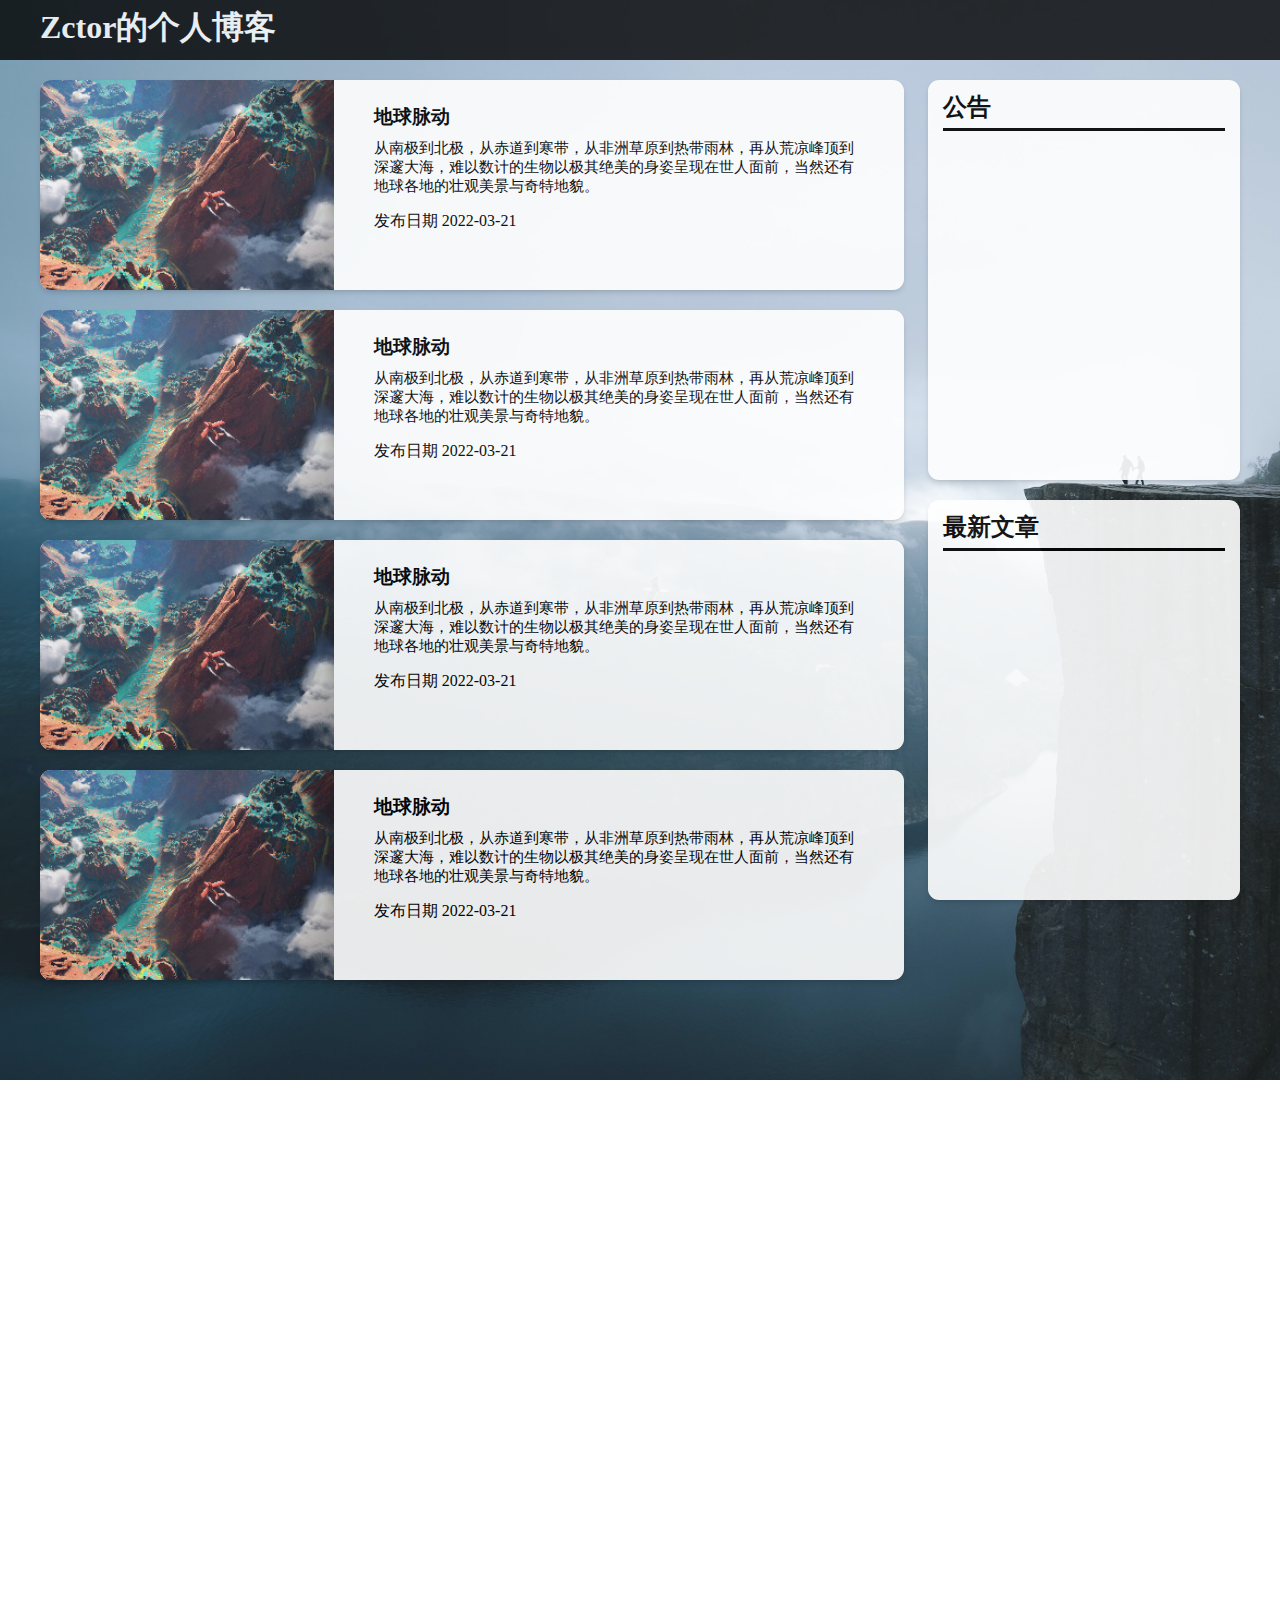
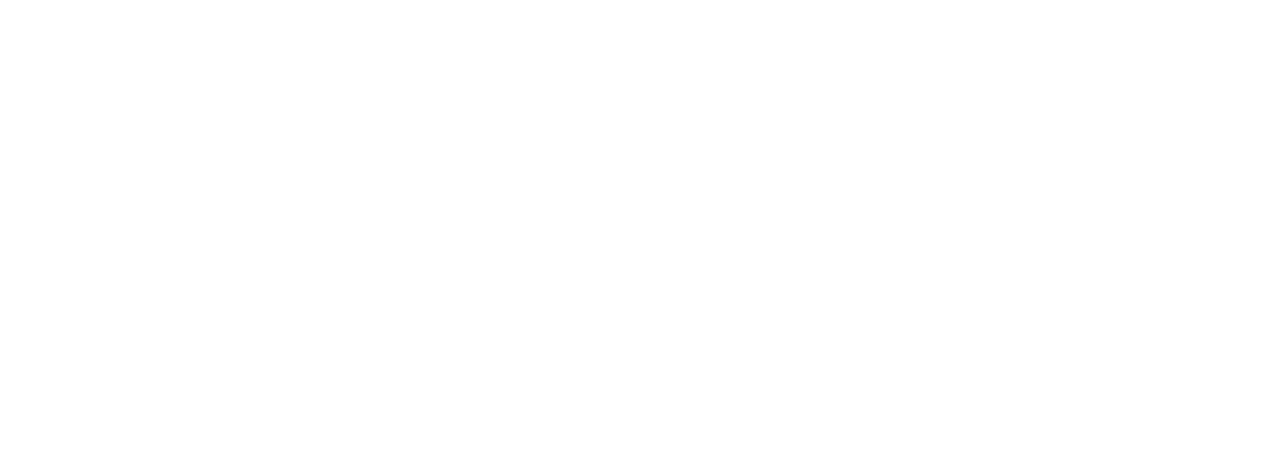
==== index.html @ a62c707e "修改 index.html" ====
<!DOCTYPE html>
<html lang="en">
<head>
    <meta charset="UTF-8">
    <meta http-equiv="X-UA-Compatible" content="IE=edge">
    <meta name="viewport" content="width=device-width, initial-scale=1.0">
    <title>Zctor的个人博客</title>
    <link rel="stylesheet" href="./index.css">
    <link rel="stylesheet" href="https://cdn.staticfile.org/font-awesome/4.7.0/css/font-awesome.css">
</head>
<body>
    <div class="header">
        <div class="center">
            <h1>Zctor的个人博客</h1>
        </div>
    </div>

    <div class="content">
        <div class="center">
            <div class="all-article">
                <ul>
                    <li>
                        <a href="#">
                            <img src="./img/0.png">
                            <div class="info">
                                <h3>地球脉动</h3>
                                <p>从南极到北极，从赤道到寒带，从非洲草原到热带雨林，再从荒凉峰顶到深邃大海，难以数计的生物以极其绝美的身姿呈现在世人面前，当然还有地球各地的壮观美景与奇特地貌。</p>
                                <span>
                                    <i class="fa fa-calendar"></i>
                                    发布日期 2022-03-21
                                </span>
                            </div>
                        </a>
                    </li>

                    <li>
                        <a href="#">
                            <img src="./img/0.png">
                            <div class="info">
                                <h3>地球脉动</h3>
                                <p>从南极到北极，从赤道到寒带，从非洲草原到热带雨林，再从荒凉峰顶到深邃大海，难以数计的生物以极其绝美的身姿呈现在世人面前，当然还有地球各地的壮观美景与奇特地貌。</p>
                                <span>
                                    <i class="fa fa-calendar"></i>
                                    发布日期 2022-03-21
                                </span>
                            </div>
                        </a>
                    </li>

                    <li>
                        <a href="#">
                            <img src="./img/0.png">
                            <div class="info">
                                <h3>地球脉动</h3>
                                <p>从南极到北极，从赤道到寒带，从非洲草原到热带雨林，再从荒凉峰顶到深邃大海，难以数计的生物以极其绝美的身姿呈现在世人面前，当然还有地球各地的壮观美景与奇特地貌。</p>
                                <span>
                                    <i class="fa fa-calendar"></i>
                                    发布日期 2022-03-21
                                </span>
                            </div>
                        </a>
                    </li>

                    <li>
                        <a href="#">
                            <img src="./img/0.png">
                            <div class="info">
                                <h3>地球脉动</h3>
                                <p>从南极到北极，从赤道到寒带，从非洲草原到热带雨林，再从荒凉峰顶到深邃大海，难以数计的生物以极其绝美的身姿呈现在世人面前，当然还有地球各地的壮观美景与奇特地貌。</p>
                                <span>
                                    <i class="fa fa-calendar"></i>
                                    发布日期 2022-03-21
                                </span>
                            </div>
                        </a>
                    </li>
                </ul>
            </div>

            <div class="info-panel">
                <div class="box goga">
                    <h2>
                        <i class="fa fa-bullhorn"></i>
                        公告
                    </h2>
                </div>
                <div class="box new-article">
                    <h2>
                        <i class="fa fa-clock-o"></i>
                        最新文章
                    </h2>
                </div>
            </div>
        </div>
    </div>

    <div style="width: 1px; height: 1px; margin: 1000px;"></div>
</body>
</html>
---- index.css ----
* {
    margin: 0;
    padding: 0;
}

a {
    text-decoration: none;
    color: #000;
}

ul {
    list-style: none;
}

body {
    min-width: 1200px;
    background-image: url(./img/bg1.png);
    background-repeat: no-repeat;
    background-attachment: fixed;
}

.center {
    width: 1200px;
    margin: 0 auto;
}

.header {
    height: 60px;
    margin-bottom: 20px;
    background-color: #000;
    color: #fff;
    line-height: 55px;
    opacity: 0.8;
}

.content .all-article {
    float: left;
    width: 72%;
    /* background-color: #fff; */
}

.content .all-article li {
    height: 210px;
    margin-bottom: 20px;
    border-radius: 11px;
    background-color: #fff;
    box-shadow: 0px 3px 7px -3px rgba(0,0,0,0.3);
    overflow: hidden;
    opacity: 0.9;
}

.content .all-article li img {
    float: left;
    width: 34%;
}

.content .all-article li .info {
    float: right;
    width: 66%;
    padding: 24px 40px;
    box-sizing: border-box;
}

.content .all-article li .info p {
    margin-top: 9px;
    margin-bottom: 15px;
    font-size: 15px;
}

.content .info-panel {
    float: right;
    width: 26%;
    opacity: 0.9;
}

.content .info-panel .box {
    height: 400px;
    margin-bottom: 20px;
    padding: 11px 15px;
    border-radius: 11px;
    background-color: #fff;
    box-shadow: 0px 3px 7px -3px rgba(0,0,0,0.3);
    box-sizing: border-box;
}

.content .info-panel .box h2 {
    padding-bottom: 5px;
    border-bottom: 3px solid #000;
}
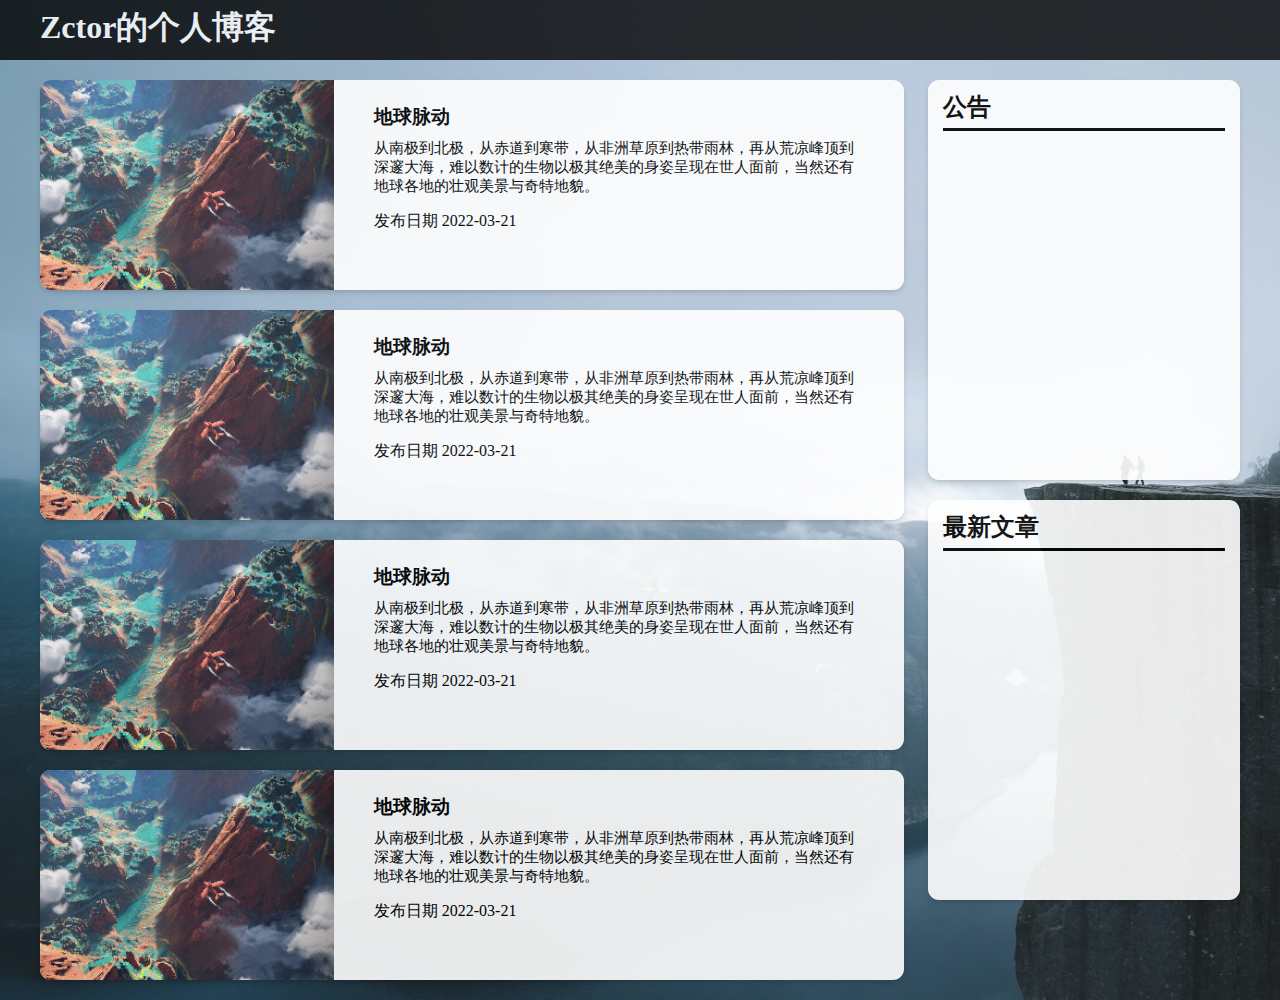
==== commit ca278387: "修改 index.html" ====
--- a/index.html
+++ b/index.html
@@ -93,7 +93,5 @@
             </div>
         </div>
     </div>
-
-    <div style="width: 1px; height: 1px; margin: 1000px;"></div>
 </body>
 </html>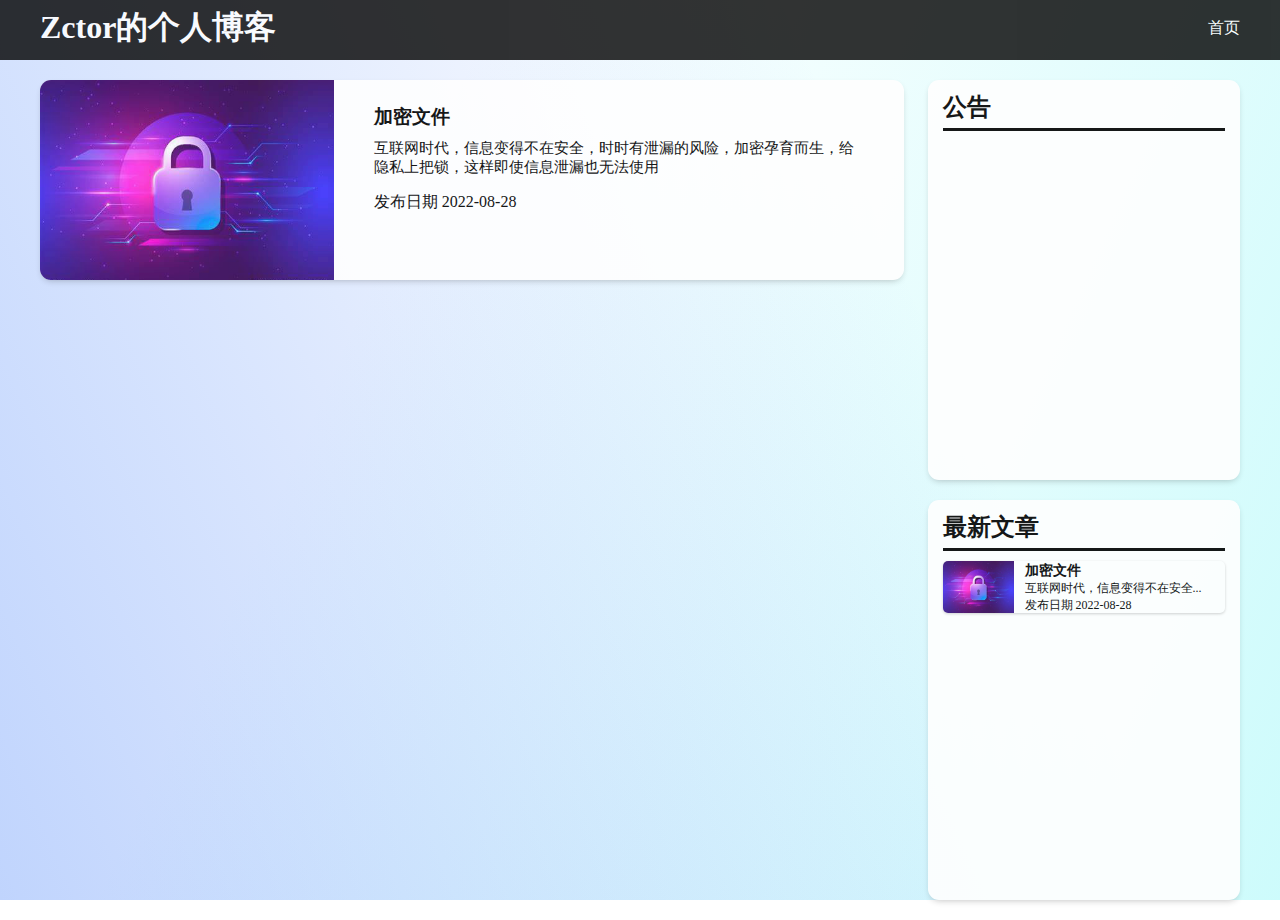
==== commit afab0ce9: "更新 文章" ====
--- a/index.html
+++ b/index.html
@@ -12,64 +12,29 @@
     <div class="header">
         <div class="center">
             <h1>Zctor的个人博客</h1>
+            <a href="./index.html">
+                <span>
+                    <i class="fa fa-home"></i>
+                    首页
+                </span>
+            </a>
         </div>
     </div>
 
     <div class="content">
         <div class="center">
+            <!-- 文章列表 -->
             <div class="all-article">
                 <ul>
                     <li>
-                        <a href="#">
-                            <img src="./img/0.png">
+                        <a href="./html/page1/paper1/paper.html">
+                            <img src="./img/1.jpg">
                             <div class="info">
-                                <h3>地球脉动</h3>
-                                <p>从南极到北极，从赤道到寒带，从非洲草原到热带雨林，再从荒凉峰顶到深邃大海，难以数计的生物以极其绝美的身姿呈现在世人面前，当然还有地球各地的壮观美景与奇特地貌。</p>
+                                <h3>加密文件</h3>
+                                <p>互联网时代，信息变得不在安全，时时有泄漏的风险，加密孕育而生，给隐私上把锁，这样即使信息泄漏也无法使用</p>
                                 <span>
                                     <i class="fa fa-calendar"></i>
-                                    发布日期 2022-03-21
-                                </span>
-                            </div>
-                        </a>
-                    </li>
-
-                    <li>
-                        <a href="#">
-                            <img src="./img/0.png">
-                            <div class="info">
-                                <h3>地球脉动</h3>
-                                <p>从南极到北极，从赤道到寒带，从非洲草原到热带雨林，再从荒凉峰顶到深邃大海，难以数计的生物以极其绝美的身姿呈现在世人面前，当然还有地球各地的壮观美景与奇特地貌。</p>
-                                <span>
-                                    <i class="fa fa-calendar"></i>
-                                    发布日期 2022-03-21
-                                </span>
-                            </div>
-                        </a>
-                    </li>
-
-                    <li>
-                        <a href="#">
-                            <img src="./img/0.png">
-                            <div class="info">
-                                <h3>地球脉动</h3>
-                                <p>从南极到北极，从赤道到寒带，从非洲草原到热带雨林，再从荒凉峰顶到深邃大海，难以数计的生物以极其绝美的身姿呈现在世人面前，当然还有地球各地的壮观美景与奇特地貌。</p>
-                                <span>
-                                    <i class="fa fa-calendar"></i>
-                                    发布日期 2022-03-21
-                                </span>
-                            </div>
-                        </a>
-                    </li>
-
-                    <li>
-                        <a href="#">
-                            <img src="./img/0.png">
-                            <div class="info">
-                                <h3>地球脉动</h3>
-                                <p>从南极到北极，从赤道到寒带，从非洲草原到热带雨林，再从荒凉峰顶到深邃大海，难以数计的生物以极其绝美的身姿呈现在世人面前，当然还有地球各地的壮观美景与奇特地貌。</p>
-                                <span>
-                                    <i class="fa fa-calendar"></i>
-                                    发布日期 2022-03-21
+                                    发布日期 2022-08-28
                                 </span>
                             </div>
                         </a>
@@ -77,6 +42,7 @@
                 </ul>
             </div>
 
+            <!-- 信息面板 -->
             <div class="info-panel">
                 <div class="box goga">
                     <h2>
@@ -84,11 +50,24 @@
                         公告
                     </h2>
                 </div>
+
                 <div class="box new-article">
                     <h2>
                         <i class="fa fa-clock-o"></i>
                         最新文章
                     </h2>
+                    <ul>
+                        <li><a href="./html/page1/paper1/paper.html">
+                            <img src="./img/1.jpg">
+                            <div class="info">
+                                <h3>加密文件</h3>
+                                <p>互联网时代，信息变得不在安全...</p>
+                                <span>
+                                    <i class="fa fa-calendar"></i>
+                                    发布日期 2022-08-28
+                                </span>
+                        </a></li>
+                    </ul>
                 </div>
             </div>
         </div>
--- a/index.css
+++ b/index.css
@@ -1,6 +1,7 @@
 * {
     margin: 0;
     padding: 0;
+    box-sizing: border-box;
 }
 
 a {
@@ -14,7 +15,9 @@
 
 body {
     min-width: 1200px;
-    background-image: url(./img/bg1.png);
+    background-image:
+    linear-gradient(66deg, rgba(46, 113, 249, 0.3), rgba(0,255,0,0) 70.71%),
+    linear-gradient(-66deg, rgba(90, 242, 244, 0.3), rgba(57, 77, 255, 0) 70.71%);  
     background-repeat: no-repeat;
     background-attachment: fixed;
 }
@@ -33,14 +36,22 @@
     opacity: 0.8;
 }
 
+.header h1 {
+    float: left;
+}
+
+.header span {
+    color: #fff;
+    float: right;
+}
+
 .content .all-article {
     float: left;
     width: 72%;
-    /* background-color: #fff; */
 }
 
 .content .all-article li {
-    height: 210px;
+    height: 200px;
     margin-bottom: 20px;
     border-radius: 11px;
     background-color: #fff;
@@ -52,13 +63,13 @@
 .content .all-article li img {
     float: left;
     width: 34%;
+    height: 100%;
 }
 
 .content .all-article li .info {
     float: right;
     width: 66%;
     padding: 24px 40px;
-    box-sizing: border-box;
 }
 
 .content .all-article li .info p {
@@ -80,10 +91,38 @@
     border-radius: 11px;
     background-color: #fff;
     box-shadow: 0px 3px 7px -3px rgba(0,0,0,0.3);
-    box-sizing: border-box;
 }
 
 .content .info-panel .box h2 {
     padding-bottom: 5px;
     border-bottom: 3px solid #000;
-}+}
+
+.content .info-panel .new-article li {
+    display: block;
+    height: 52px;
+    margin-top: 10px;
+    border-radius: 5px;
+    box-shadow: 0 1px 3px rgba(0, 0, 0, 0.2);
+    overflow: hidden;
+}
+
+
+.content .info-panel .new-article li div {
+    float: right;
+    display: block;
+    width: 75%;
+    height: 59px;
+    padding: 1px 11px;
+    font-size: 12px;
+}
+
+.content .info-panel .new-article li img{
+    float: left;
+    width: 25%;
+    height: 100%;
+}
+
+.content .info-panel .new-article li h3 {
+    font-size: 14px;
+}
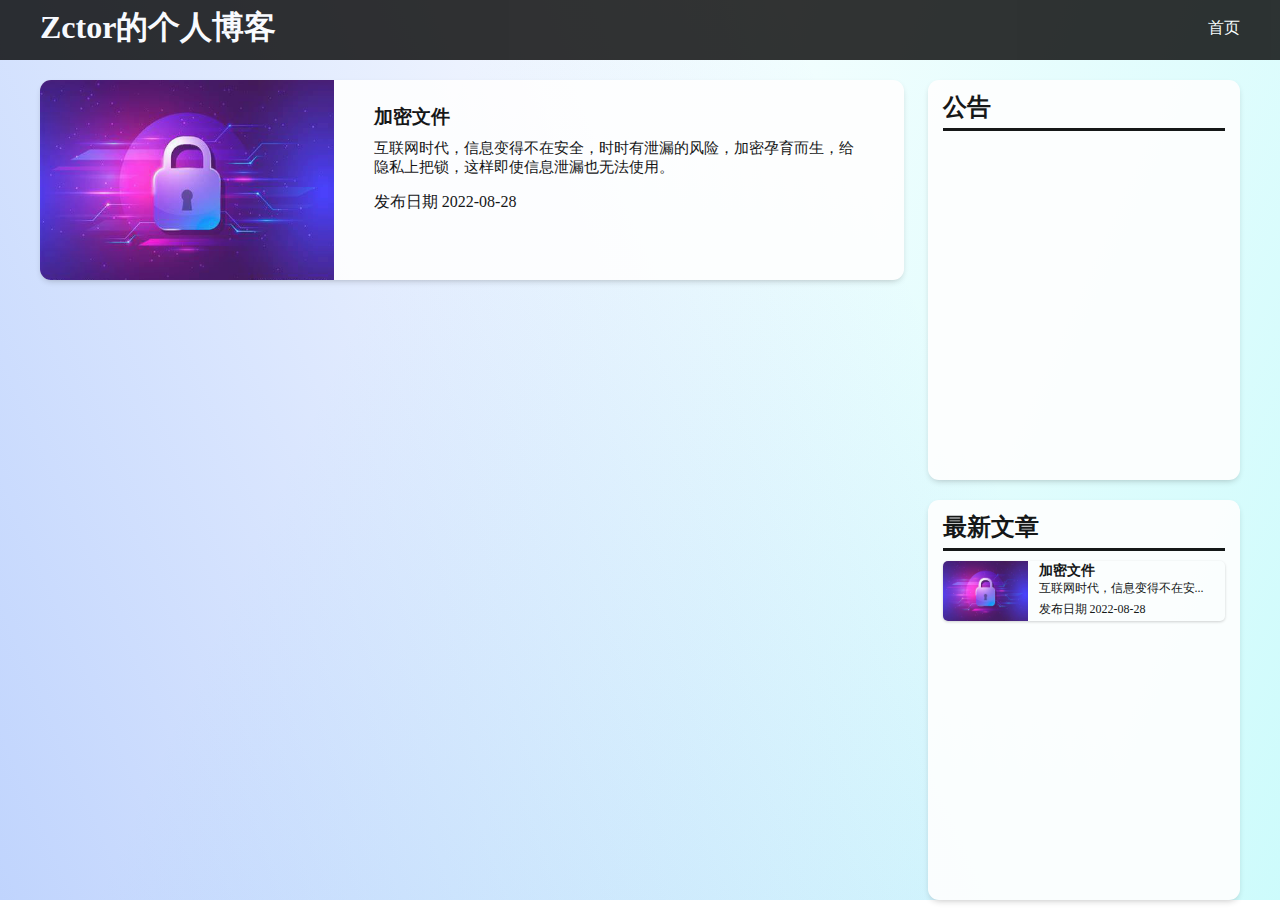
==== commit 50128db5: "revise index.html index.css" ====
--- a/index.html
+++ b/index.html
@@ -31,7 +31,7 @@
                             <img src="./img/1.jpg">
                             <div class="info">
                                 <h3>加密文件</h3>
-                                <p>互联网时代，信息变得不在安全，时时有泄漏的风险，加密孕育而生，给隐私上把锁，这样即使信息泄漏也无法使用</p>
+                                <p>互联网时代，信息变得不在安全，时时有泄漏的风险，加密孕育而生，给隐私上把锁，这样即使信息泄漏也无法使用。</p>
                                 <span>
                                     <i class="fa fa-calendar"></i>
                                     发布日期 2022-08-28
@@ -61,7 +61,7 @@
                             <img src="./img/1.jpg">
                             <div class="info">
                                 <h3>加密文件</h3>
-                                <p>互联网时代，信息变得不在安全...</p>
+                                <p>互联网时代，信息变得不在安...</p>
                                 <span>
                                     <i class="fa fa-calendar"></i>
                                     发布日期 2022-08-28
--- a/index.css
+++ b/index.css
@@ -27,6 +27,7 @@
     margin: 0 auto;
 }
 
+/* 头部· */
 .header {
     height: 60px;
     margin-bottom: 20px;
@@ -45,6 +46,7 @@
     float: right;
 }
 
+/* 所有文章 */
 .content .all-article {
     float: left;
     width: 72%;
@@ -78,6 +80,7 @@
     font-size: 15px;
 }
 
+/* 信息面板 */
 .content .info-panel {
     float: right;
     width: 26%;
@@ -98,31 +101,35 @@
     border-bottom: 3px solid #000;
 }
 
+/* 最新文章 */
 .content .info-panel .new-article li {
     display: block;
-    height: 52px;
+    height: 60px;
     margin-top: 10px;
     border-radius: 5px;
     box-shadow: 0 1px 3px rgba(0, 0, 0, 0.2);
     overflow: hidden;
 }
 
+.content .info-panel .new-article li img{
+    float: left;
+    width: 30%;
+    height: 100%;
+}
 
 .content .info-panel .new-article li div {
     float: right;
     display: block;
-    width: 75%;
+    width: 70%;
     height: 59px;
     padding: 1px 11px;
     font-size: 12px;
 }
 
-.content .info-panel .new-article li img{
-    float: left;
-    width: 25%;
-    height: 100%;
+.content .info-panel .new-article li div h3 {
+    font-size: 14px;
 }
 
-.content .info-panel .new-article li h3 {
-    font-size: 14px;
+.content .info-panel .new-article li div span {
+    line-height: 25px;
 }
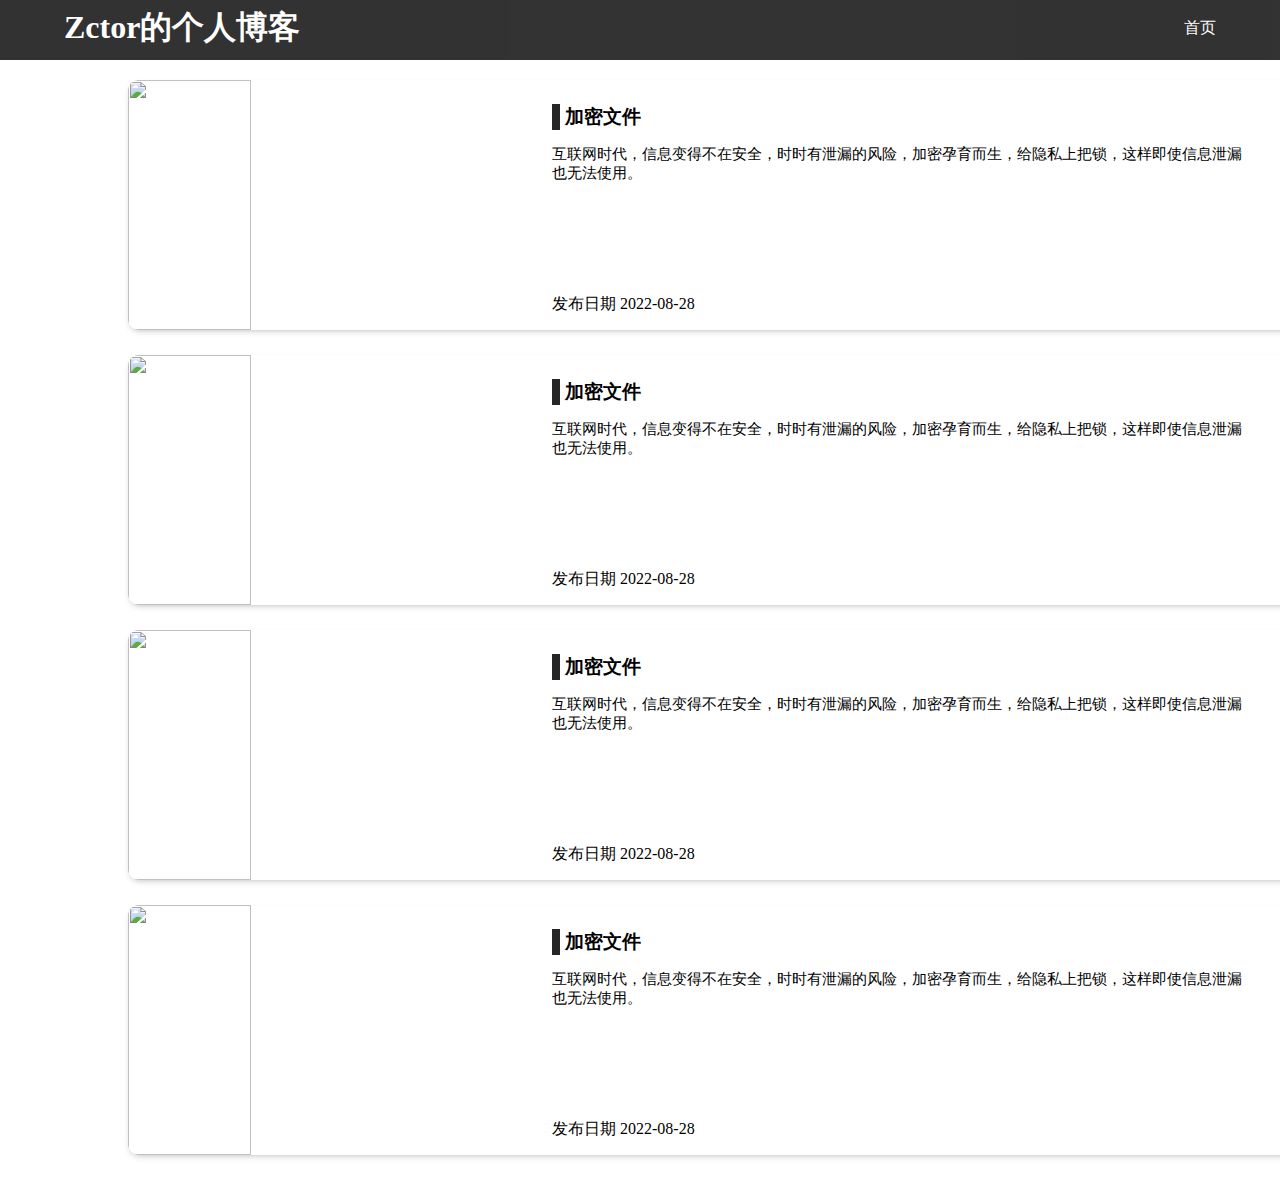
==== commit 2e6eaa08: "重构" ====
--- a/index.html
+++ b/index.html
@@ -1,76 +1,67 @@
 <!DOCTYPE html>
 <html lang="en">
+
 <head>
     <meta charset="UTF-8">
     <meta http-equiv="X-UA-Compatible" content="IE=edge">
     <meta name="viewport" content="width=device-width, initial-scale=1.0">
     <title>Zctor的个人博客</title>
     <link rel="stylesheet" href="./index.css">
-    <link rel="stylesheet" href="https://cdn.staticfile.org/font-awesome/4.7.0/css/font-awesome.css">
 </head>
+
 <body>
     <div class="header">
-        <div class="center">
-            <h1>Zctor的个人博客</h1>
-            <a href="./index.html">
-                <span>
-                    <i class="fa fa-home"></i>
-                    首页
-                </span>
-            </a>
-        </div>
+        <h1>Zctor的个人博客</h1>
+        <a href="./index.html">
+            <span>首页</span>
+        </a>
     </div>
 
-    <div class="content">
-        <div class="center">
-            <!-- 文章列表 -->
-            <div class="all-article">
-                <ul>
-                    <li>
-                        <a href="./html/page1/paper1/paper.html">
-                            <img src="./img/1.jpg">
-                            <div class="info">
-                                <h3>加密文件</h3>
-                                <p>互联网时代，信息变得不在安全，时时有泄漏的风险，加密孕育而生，给隐私上把锁，这样即使信息泄漏也无法使用。</p>
-                                <span>
-                                    <i class="fa fa-calendar"></i>
-                                    发布日期 2022-08-28
-                                </span>
-                            </div>
-                        </a>
-                    </li>
-                </ul>
-            </div>
-
-            <!-- 信息面板 -->
-            <div class="info-panel">
-                <div class="box goga">
-                    <h2>
-                        <i class="fa fa-bullhorn"></i>
-                        公告
-                    </h2>
-                </div>
-
-                <div class="box new-article">
-                    <h2>
-                        <i class="fa fa-clock-o"></i>
-                        最新文章
-                    </h2>
-                    <ul>
-                        <li><a href="./html/page1/paper1/paper.html">
-                            <img src="./img/1.jpg">
-                            <div class="info">
-                                <h3>加密文件</h3>
-                                <p>互联网时代，信息变得不在安...</p>
-                                <span>
-                                    <i class="fa fa-calendar"></i>
-                                    发布日期 2022-08-28
-                                </span>
-                        </a></li>
-                    </ul>
-                </div>
-            </div>
-        </div>
+    <div class="content center">
+        <!-- 内容列表 -->
+        <ul>
+            <li>
+                <a href="./html/page1/paper1/paper.html">
+                    <img src="./img/1.jpg">
+                    <div class="info">
+                        <h3>加密文件</h3>
+                        <p>互联网时代，信息变得不在安全，时时有泄漏的风险，加密孕育而生，给隐私上把锁，这样即使信息泄漏也无法使用。</p>
+                        <span>发布日期 2022-08-28</span>
+                    </div>
+                </a>
+            </li>
+            <li>
+                <a href="./html/page1/paper1/paper.html">
+                    <img src="./img/1.jpg">
+                    <div class="info">
+                        <h3>加密文件</h3>
+                        <p>互联网时代，信息变得不在安全，时时有泄漏的风险，加密孕育而生，给隐私上把锁，这样即使信息泄漏也无法使用。</p>
+                        <span>发布日期 2022-08-28</span>
+                    </div>
+                </a>
+            </li>
+            <li>
+                <a href="./html/page1/paper1/paper.html">
+                    <img src="./img/1.jpg">
+                    <div class="info">
+                        <h3>加密文件</h3>
+                        <p>互联网时代，信息变得不在安全，时时有泄漏的风险，加密孕育而生，给隐私上把锁，这样即使信息泄漏也无法使用。</p>
+                        <span>发布日期 2022-08-28</span>
+                    </div>
+                </a>
+            </li>
+            <li>
+                <a href="./html/page1/paper1/paper.html">
+                    <img src="./img/1.jpg">
+                    <div class="info">
+                        <h3>加密文件</h3>
+                        <p>互联网时代，信息变得不在安全，时时有泄漏的风险，加密孕育而生，给隐私上把锁，这样即使信息泄漏也无法使用。</p>
+                        <span>发布日期 2022-08-28</span>
+                    </div>
+                </a>
+            </li>
+        </ul>
     </div>
 </body>
+
 </html>--- a/index.css
+++ b/index.css
@@ -15,16 +15,6 @@
 
 body {
     min-width: 1200px;
-    background-image:
-    linear-gradient(66deg, rgba(46, 113, 249, 0.3), rgba(0,255,0,0) 70.71%),
-    linear-gradient(-66deg, rgba(90, 242, 244, 0.3), rgba(57, 77, 255, 0) 70.71%);  
-    background-repeat: no-repeat;
-    background-attachment: fixed;
-}
-
-.center {
-    width: 1200px;
-    margin: 0 auto;
 }
 
 /* 头部· */
@@ -39,97 +29,59 @@
 
 .header h1 {
     float: left;
+    margin-left: 5%;
 }
 
 .header span {
     color: #fff;
     float: right;
+    margin-right: 5%;
+}
+
+.center {
+    width: 1200px;
+    margin: 0 auto;
 }
 
 /* 所有文章 */
-.content .all-article {
-    float: left;
-    width: 72%;
+.content {
+    width: 80%;
 }
 
-.content .all-article li {
-    height: 200px;
-    margin-bottom: 20px;
+.content li {
+    width: 1200px;
+    height: 250px;
+    overflow: hidden;
+    margin-bottom: 25px;
     border-radius: 11px;
-    background-color: #fff;
     box-shadow: 0px 3px 7px -3px rgba(0,0,0,0.3);
-    overflow: hidden;
-    opacity: 0.9;
 }
 
-.content .all-article li img {
+.content li img {
     float: left;
-    width: 34%;
+    width: 32%;
     height: 100%;
 }
 
-.content .all-article li .info {
-    float: right;
-    width: 66%;
+.content li .info {
+    position: relative;
+    float: left;
+    width: 65%;
+    height: 100%;
     padding: 24px 40px;
 }
 
-.content .all-article li .info p {
-    margin-top: 9px;
-    margin-bottom: 15px;
+.content .info h3 {
+    padding-left: 5px;
+    border-left: 8px solid rgba(0,0,0,0.85);
+}
+
+.content .info p {
+    margin-top: 15px;
     font-size: 15px;
 }
 
-/* 信息面板 */
-.content .info-panel {
-    float: right;
-    width: 26%;
-    opacity: 0.9;
-}
-
-.content .info-panel .box {
-    height: 400px;
-    margin-bottom: 20px;
-    padding: 11px 15px;
-    border-radius: 11px;
-    background-color: #fff;
-    box-shadow: 0px 3px 7px -3px rgba(0,0,0,0.3);
-}
-
-.content .info-panel .box h2 {
-    padding-bottom: 5px;
-    border-bottom: 3px solid #000;
-}
-
-/* 最新文章 */
-.content .info-panel .new-article li {
-    display: block;
-    height: 60px;
-    margin-top: 10px;
-    border-radius: 5px;
-    box-shadow: 0 1px 3px rgba(0, 0, 0, 0.2);
-    overflow: hidden;
-}
-
-.content .info-panel .new-article li img{
-    float: left;
-    width: 30%;
-    height: 100%;
-}
-
-.content .info-panel .new-article li div {
-    float: right;
-    display: block;
-    width: 70%;
-    height: 59px;
-    padding: 1px 11px;
-    font-size: 12px;
-}
-
-.content .info-panel .new-article li div h3 {
-    font-size: 14px;
-}
-
-.content .info-panel .new-article li div span {
-    line-height: 25px;
-}
+.content .info span {
+    position: absolute;
+    bottom: 15px;
+}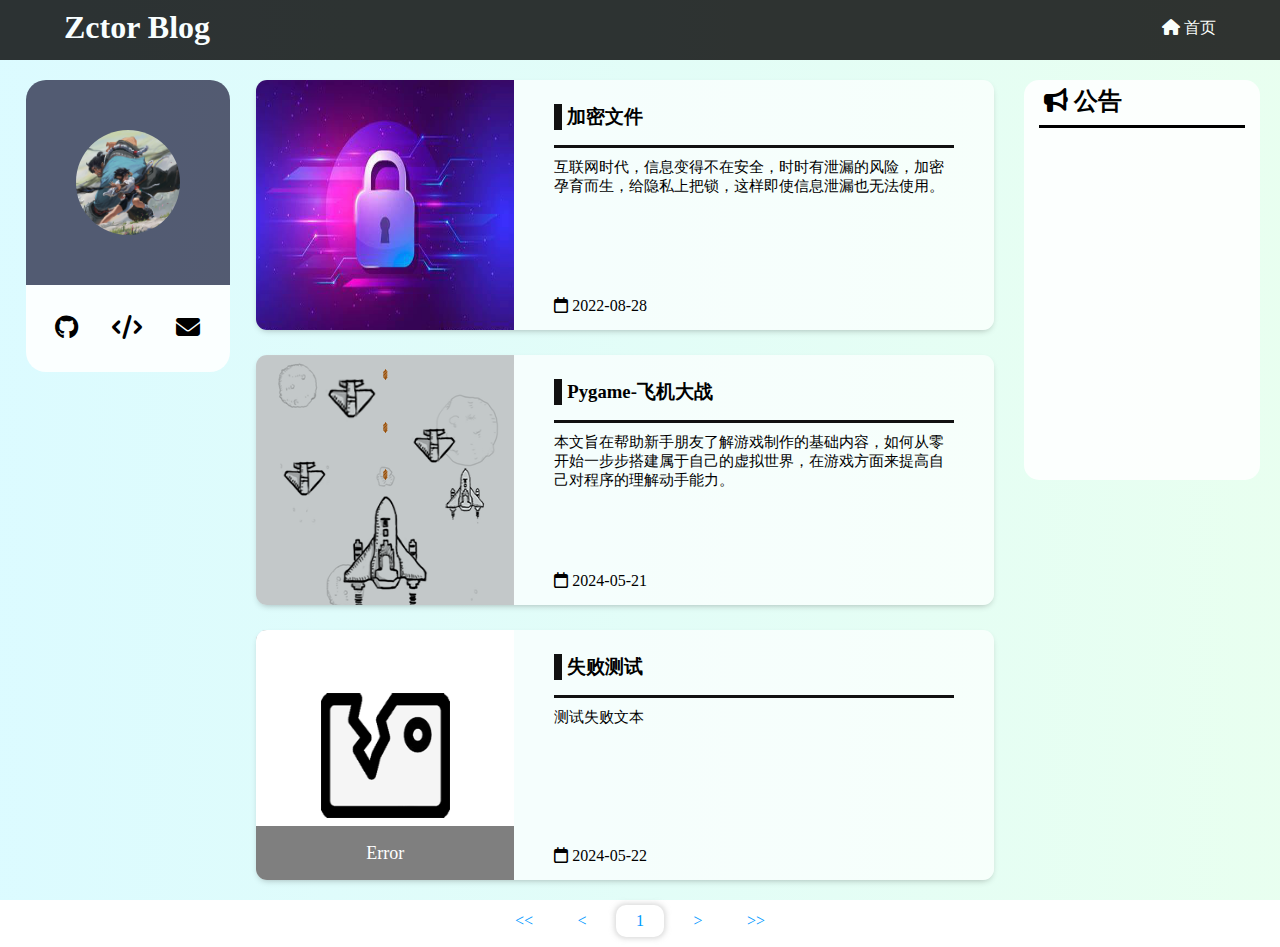
==== commit fa940b1a: "更新 全局更新" ====
--- a/index.html
+++ b/index.html
@@ -5,63 +5,53 @@
     <meta charset="UTF-8">
     <meta http-equiv="X-UA-Compatible" content="IE=edge">
     <meta name="viewport" content="width=device-width, initial-scale=1.0">
-    <title>Zctor的个人博客</title>
-    <link rel="stylesheet" href="./index.css">
+    <title>Zctor Blog</title>
+    <link rel="stylesheet" href="css/FontAwesome/css/all.css">
+    <link rel="stylesheet" href="css/global.css">
+    <link rel="stylesheet" href="css/index.css">
 </head>
 
 <body>
+    <!-- 导航 -->
     <div class="header">
-        <h1>Zctor的个人博客</h1>
-        <a href="./index.html">
-            <span>首页</span>
+        <a href="index.html">
+            <h1>Zctor Blog</h1>
+            <span><i class="fa-solid fa-house"></i>&nbsp;首页</span>
         </a>
     </div>
 
-    <div class="content center">
-        <!-- 内容列表 -->
-        <ul>
-            <li>
-                <a href="./html/page1/paper1/paper.html">
-                    <img src="./img/1.jpg">
-                    <div class="info">
-                        <h3>加密文件</h3>
-                        <p>互联网时代，信息变得不在安全，时时有泄漏的风险，加密孕育而生，给隐私上把锁，这样即使信息泄漏也无法使用。</p>
-                        <span>发布日期 2022-08-28</span>
-                    </div>
-                </a>
-            </li>
-            <li>
-                <a href="./html/page1/paper1/paper.html">
-                    <img src="./img/1.jpg">
-                    <div class="info">
-                        <h3>加密文件</h3>
-                        <p>互联网时代，信息变得不在安全，时时有泄漏的风险，加密孕育而生，给隐私上把锁，这样即使信息泄漏也无法使用。</p>
-                        <span>发布日期 2022-08-28</span>
-                    </div>
-                </a>
-            </li>
-            <li>
-                <a href="./html/page1/paper1/paper.html">
-                    <img src="./img/1.jpg">
-                    <div class="info">
-                        <h3>加密文件</h3>
-                        <p>互联网时代，信息变得不在安全，时时有泄漏的风险，加密孕育而生，给隐私上把锁，这样即使信息泄漏也无法使用。</p>
-                        <span>发布日期 2022-08-28</span>
-                    </div>
-                </a>
-            </li>
-            <li>
-                <a href="./html/page1/paper1/paper.html">
-                    <img src="./img/1.jpg">
-                    <div class="info">
-                        <h3>加密文件</h3>
-                        <p>互联网时代，信息变得不在安全，时时有泄漏的风险，加密孕育而生，给隐私上把锁，这样即使信息泄漏也无法使用。</p>
-                        <span>发布日期 2022-08-28</span>
-                    </div>
-                </a>
-            </li>
-        </ul>
+    <!-- 介绍 -->
+    <div class="introduce-pos">
+        <div class="introduce">
+            <img src="img/index/user.png" alt="user" class="user">
+        </div>
+        <div class="bottom">
+            <ul>
+                <li><i class="fa-brands fa-github"></i></li>
+                <li><i class="fa-solid fa-code"></i></li>
+                <li><i class="fa-solid fa-envelope"></i></li>
+            </ul>
+        </div>
     </div>
+
+    <!-- 內容 -->
+    <div class="content">
+        <ul></ul>
+    </div>
+
+    <!-- 面板 -->
+    <div class="notice-pos">
+        <div class="notice">
+            <h2><i class="fa-solid fa-bullhorn"></i>&nbsp;公告</h2>
+        </div>
+    </div>
+
+    <!-- 页码 -->
+    <div class="page">
+        <ul></ul>
+    </div>
+
+    <script type="text/javascript" src="js/index.js"></script>
 </body>
 
 </html>--- a/css/global.css
+++ b/css/global.css
@@ -0,0 +1,78 @@
+* {
+    margin: 0;
+    padding: 0;
+    box-sizing: border-box;
+}
+
+body {
+    min-width: 1200px;
+    background: linear-gradient(90deg, rgba(171, 245, 255, 0.419), rgba(174, 255, 200, 0.278));
+    background-repeat: no-repeat;
+    background-attachment: fixed;
+}
+
+a {
+    text-decoration: none;
+    color: #000;
+}
+
+ul {
+    list-style: none;
+}
+
+/* 头部· */
+.header {
+    position: sticky;
+    top: 0px;
+    z-index: 99;
+    height: 60px;
+    margin-bottom: 20px;
+    background-color: #000;
+    color: #fff;
+    line-height: 55px;
+    opacity: 0.8;
+}
+
+.header h1 {
+    float: left;
+    color: #fff;
+    margin-left: 5%;
+}
+
+.header span {
+    color: #fff;
+    float: right;
+    margin-right: 5%;
+}
+
+img {
+    display: inline-block;
+    transform: scale(1);
+}
+
+img::before {
+    content: "";
+    position: absolute;
+    left: 0;
+    top: 0;
+    width: 100%;
+    height: 100%;
+    background-color: #ffffff;
+    background-image: url(../img/error.png);
+    background-repeat: no-repeat;
+    background-position: center;
+    background-size: 50% 50%;
+}
+
+img::after {
+    content: attr(alt);
+    position: absolute;
+    left: 0;
+    bottom: 0;
+    width: 100%;
+    font-size: 18px;
+    line-height: 3em;
+    color: #ffffff;
+    text-align: center;
+    background-color: #00000080;
+}--- a/css/index.css
+++ b/css/index.css
@@ -0,0 +1,135 @@
+.introduce-pos {
+    float: left;
+    width: 20%;
+}
+
+.introduce-pos .introduce {
+    display: block;
+    margin: 0px auto;
+    width: 80%;
+    height: 50%;
+    background-color: #1a1a38b5;
+    border-radius: 20px 20px 0px 0px;
+}
+
+.introduce-pos .introduce img {
+    display: block;
+    width: 100%;
+    border: 50px solid #ffffff00;
+    border-radius: 50%;
+}
+
+.introduce-pos ul {
+    margin: 0px auto;
+    width: 80%;
+    padding: 30px 0px;
+    background-color: #ffffffdd;
+    border-radius: 0px 0px 20px 20px;
+    text-align: center;
+}
+
+.introduce-pos ul li {
+    display: inline-block;
+    font-size: 1.5em;
+    margin: 0px 15px;
+}
+
+.content {
+    float: left;
+    width: 60%;
+}
+
+.content li {
+    display: block;
+    height: 250px;
+    margin-right: 30px;
+    margin-bottom: 25px;
+    border-radius: 11px;
+    box-shadow: 0px 3px 7px -3px rgba(0,0,0,0.3);
+    overflow: hidden;
+}
+
+.content li .img-li {
+    float: left;
+    width: 35%;
+    height: 100%;
+}
+
+.content li img {
+    width: 100%;
+    height: 100%;
+}
+
+.content li .info {
+    position: relative;
+    float: left;
+    width: 65%;
+    height: 100%;
+    padding: 24px 40px;
+    background-color: #ffffffaa;
+}
+
+.content .info h3 {
+    padding-left: 5px;
+    border-left: 8px solid #000000ee;
+}
+
+.content .info p {
+    margin-top: 15px;
+    border-top: solid 3px #000000ee;
+    padding-top: 10px;
+    font-size: 15px;
+}
+
+.content .info span {
+    position: absolute;
+    bottom: 15px;
+}
+
+.notice-pos {
+    float: left;
+    width: 20%;
+    padding-right: 20px;
+}
+
+.notice-pos .notice {
+    height: 400px;
+    padding: 5px 15px;
+    border-radius: 15px;
+    background-color: #ffffffdd;
+}
+
+.notice-pos .notice h2 {
+    padding-left: 5px;
+    padding-bottom: 8px;
+    border-bottom: 3px solid #000000;
+}
+
+.page {
+    margin: 10px auto;
+    line-height: 2em;
+    text-align: center;
+    clear: both;
+}
+
+.page ul li {
+    display: inline-block;
+}
+
+.page ul li a {
+    display: inline-block;
+    width: 3em;
+    margin: 0px 5px;
+    border-radius: 10px;
+    color: #0099ff;
+    background-color: #ffffff;
+    user-select: none;
+} 
+
+.page ul li a:hover {
+    color: #ffb85bee;
+}
+
+.page ul li a.now {
+    box-shadow: 0px 0px 5px 2px #bbbbbb80;
+}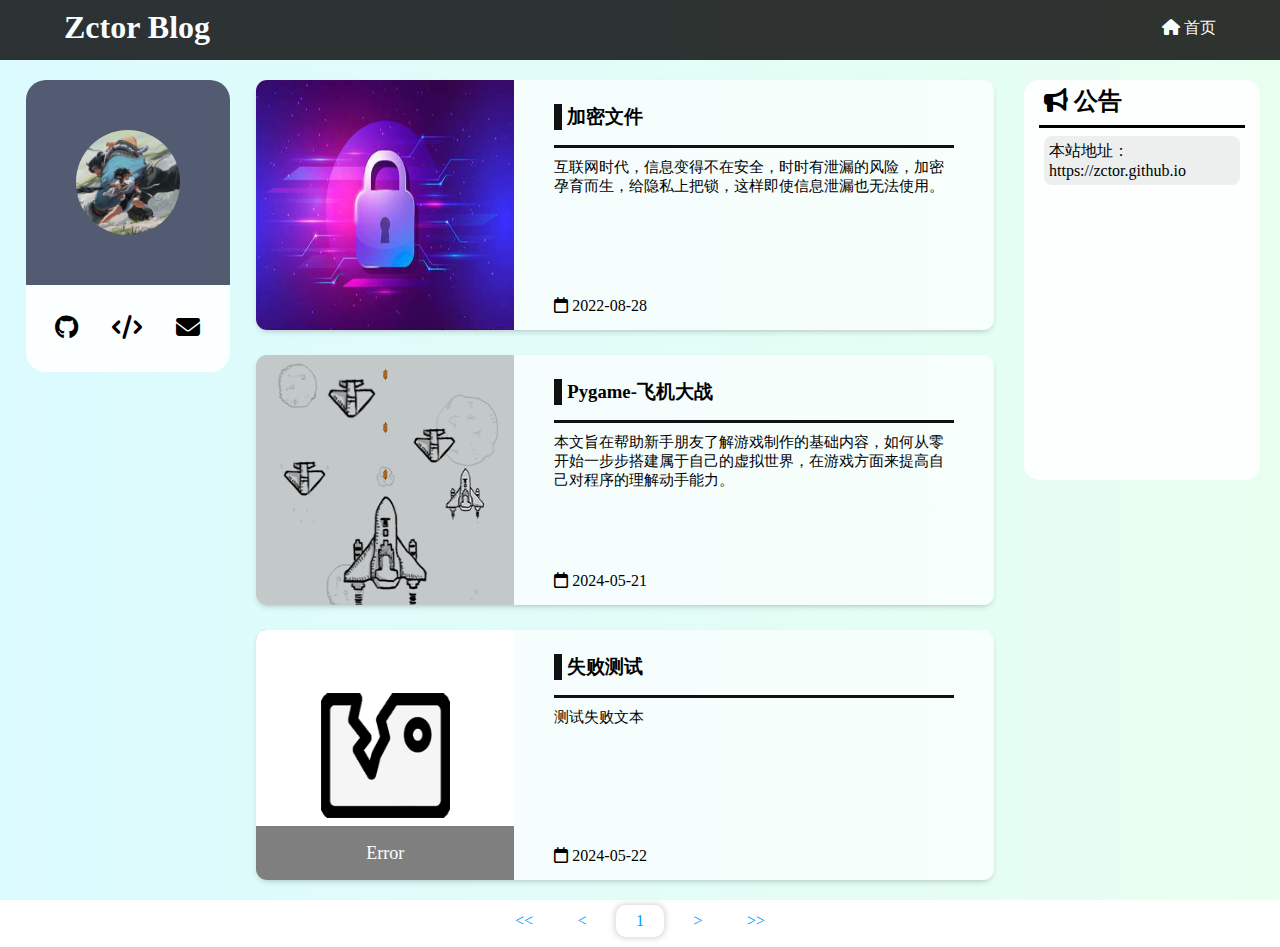
==== commit 85edfd9b: "更新 公告内容及样式" ====
--- a/index.html
+++ b/index.html
@@ -43,6 +43,9 @@
     <div class="notice-pos">
         <div class="notice">
             <h2><i class="fa-solid fa-bullhorn"></i>&nbsp;公告</h2>
+            <ul>
+                <li><p>本站地址：</p><p>https://zctor.github.io</p></li>
+            </ul>
         </div>
     </div>
 
--- a/css/index.css
+++ b/css/index.css
@@ -99,6 +99,18 @@
     background-color: #ffffffdd;
 }
 
+.notice-pos .notice ul {
+    margin-top: 8px;
+    padding: 0px 5px;
+}
+
+.notice-pos .notice ul li {
+    padding: 5px;
+    margin-bottom: 10px;
+    border-radius: 8px;
+    background-color: #00000010;
+}
+
 .notice-pos .notice h2 {
     padding-left: 5px;
     padding-bottom: 8px;
